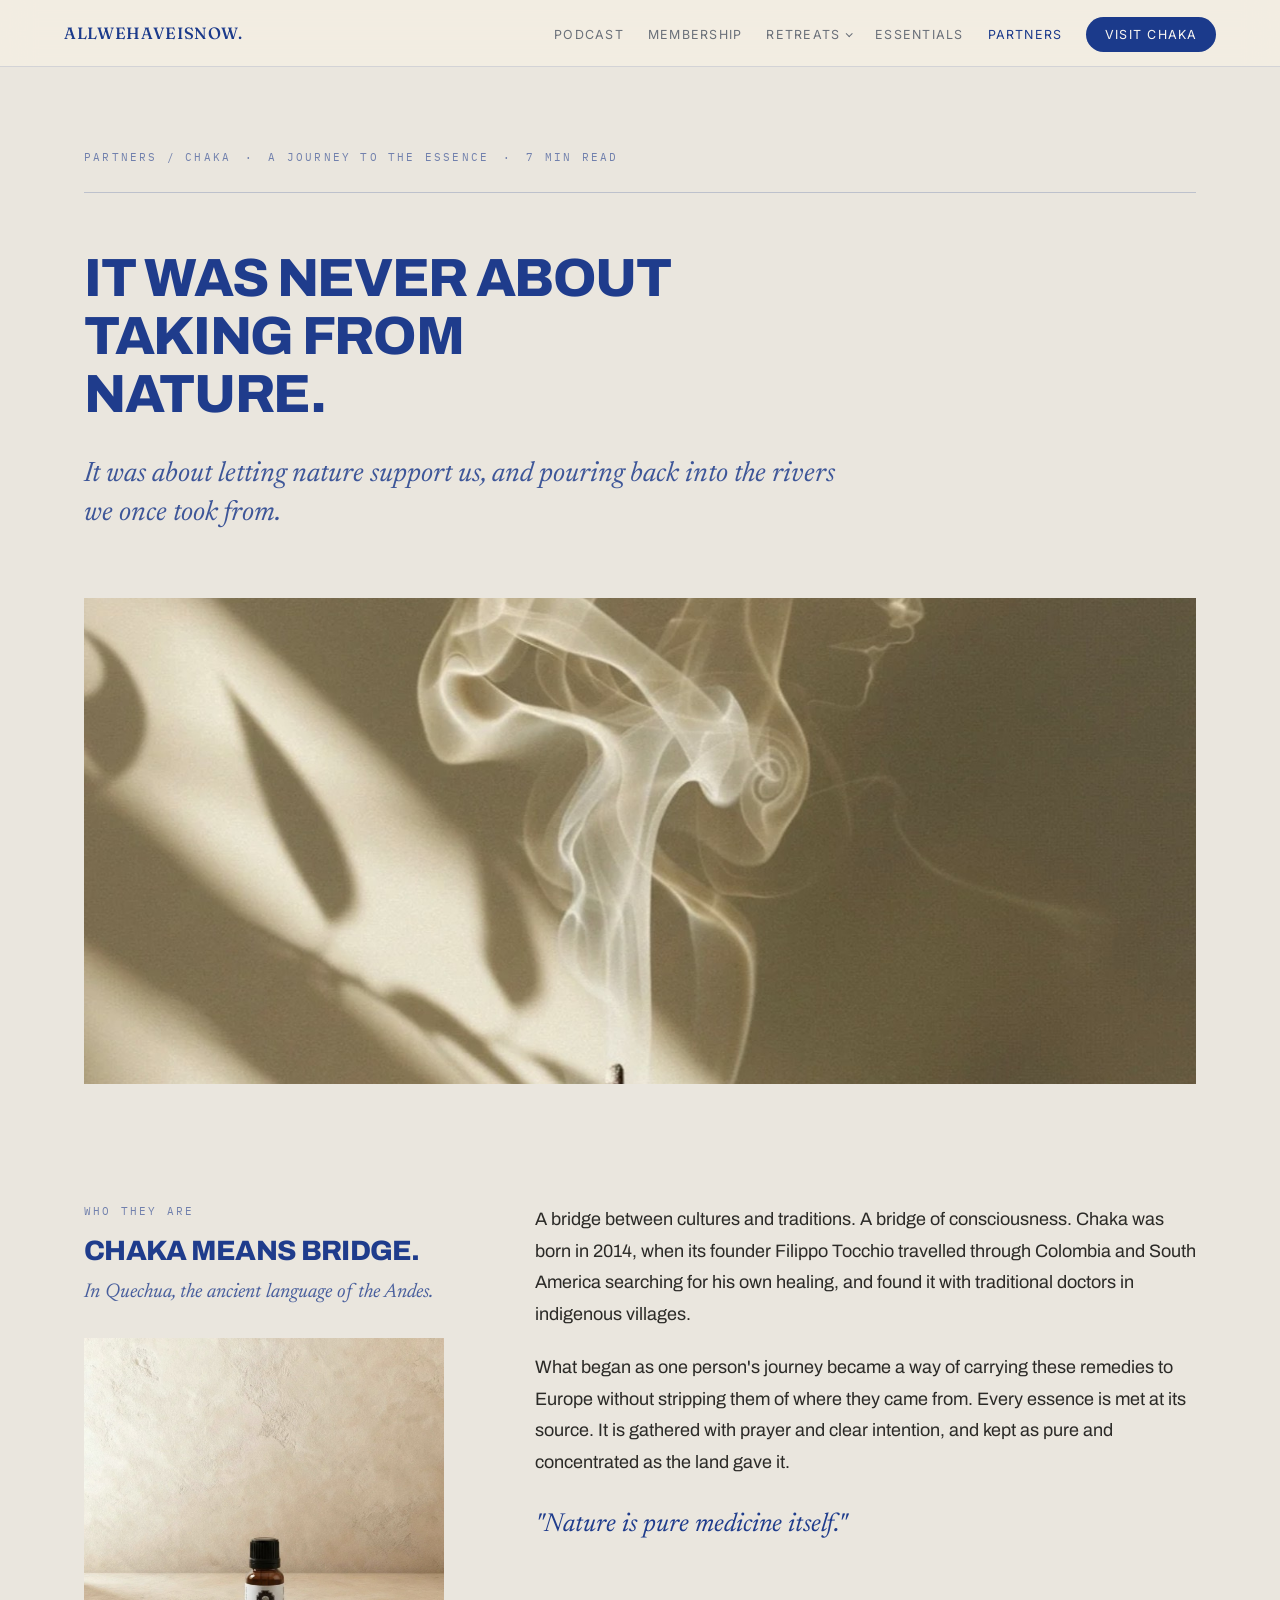
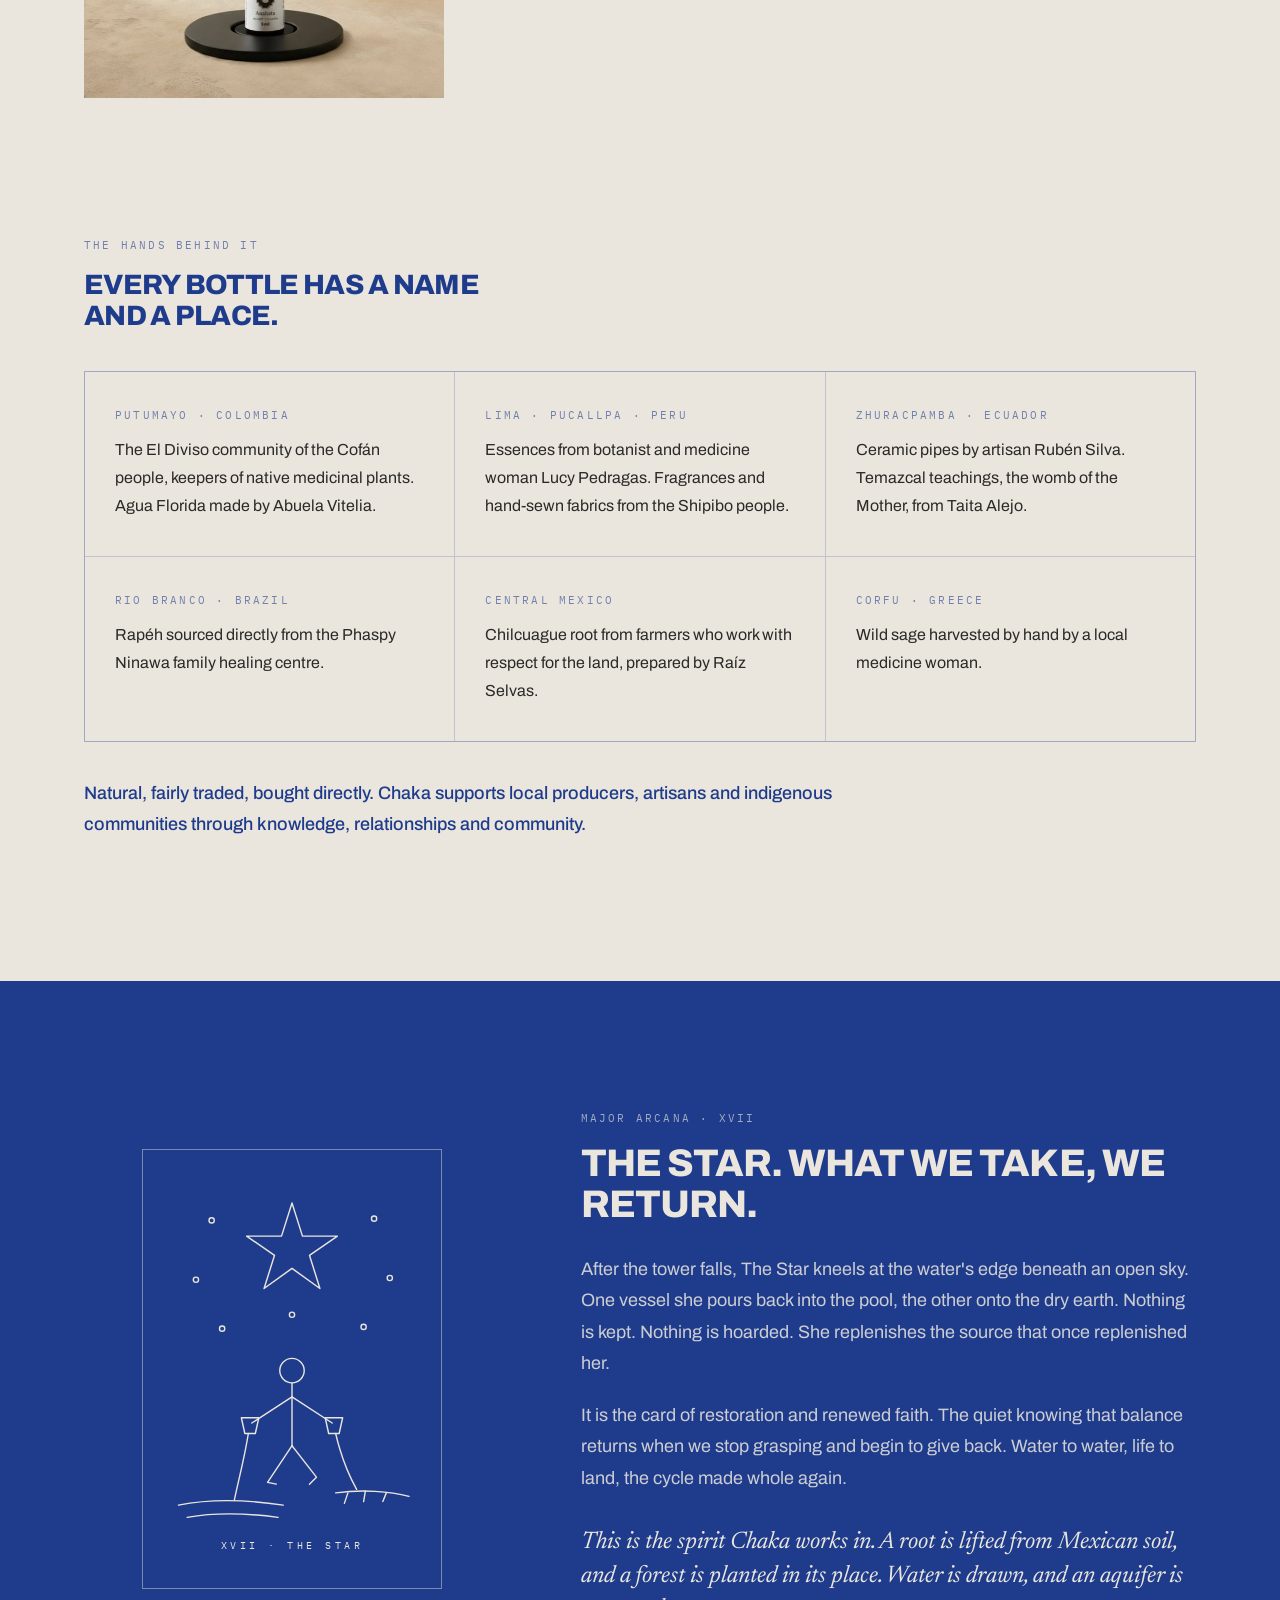
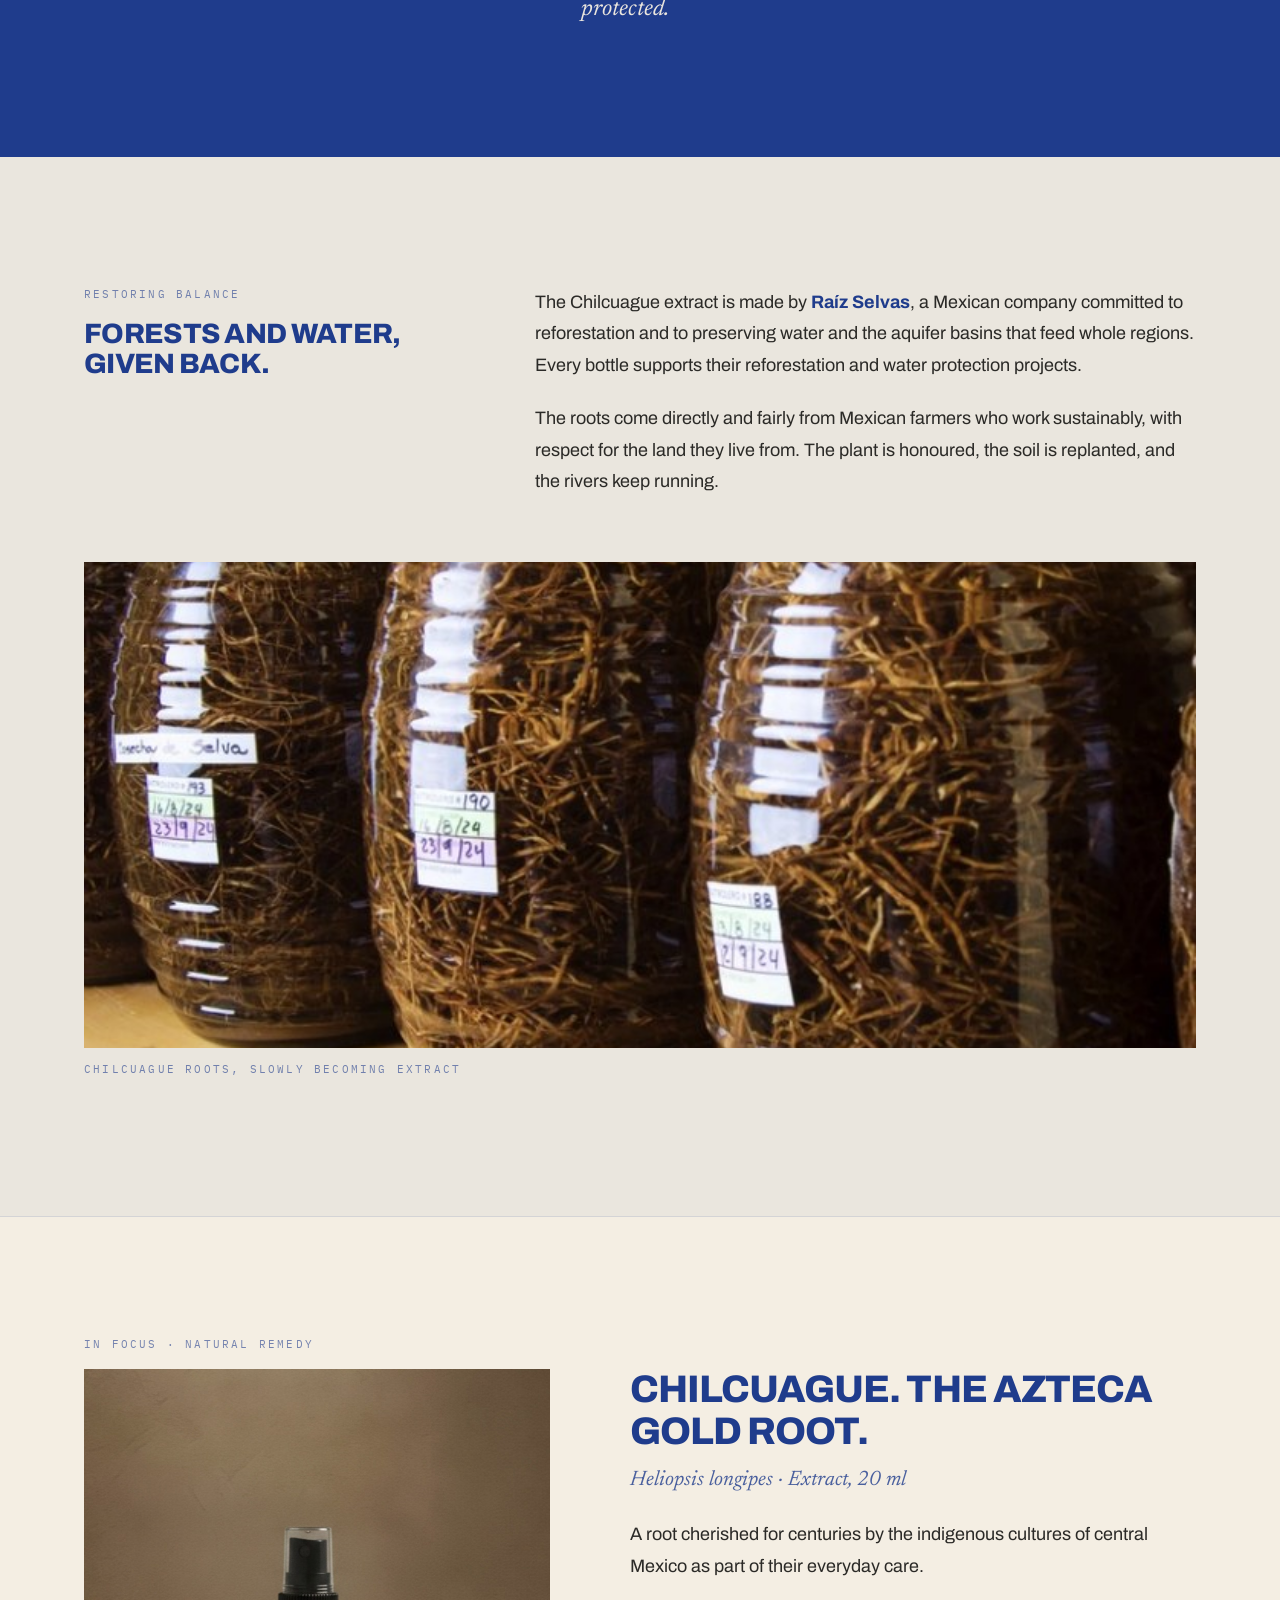
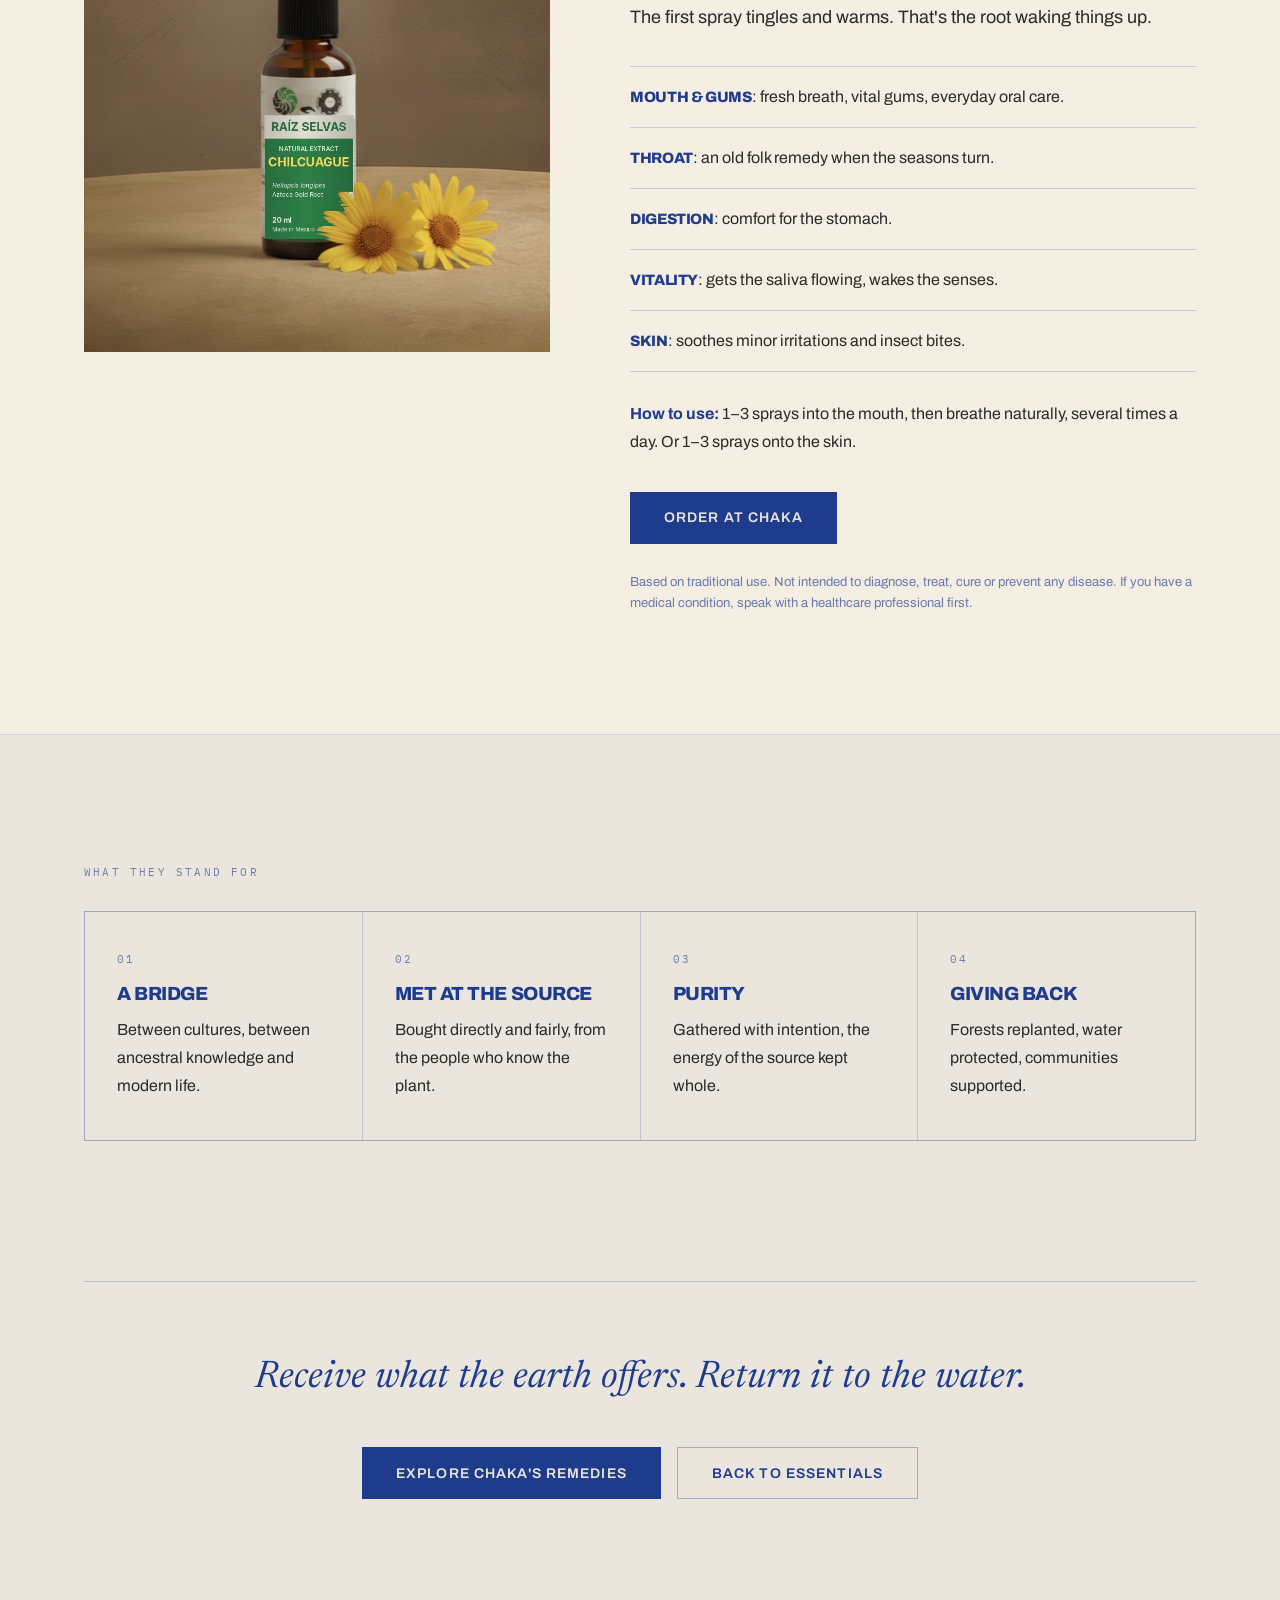
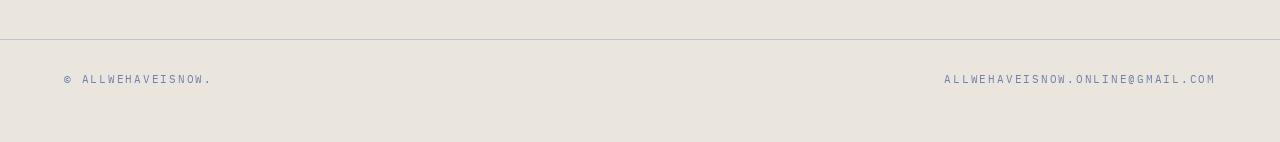
==== chaka.html @ 8fd28e4f "Add Chaka partner page, Chilcuague in Essentials, Partners menu link Co-Authored-By: Claude Opus 5.5" ====
<!DOCTYPE html>
<html lang="en">
<head>
<meta charset="UTF-8" />
<meta name="viewport" content="width=device-width, initial-scale=1.0" />
<title>Partners: Chaka — A journey to the essence | ALLWEHAVEISNOW.</title>
<meta name="description" content="Chaka means bridge. Natural remedies met at their source, and Chilcuague from Raíz Selvas, who replant forests and protect water." />
<link rel="preconnect" href="https://fonts.googleapis.com" />
<link rel="preconnect" href="https://fonts.gstatic.com" crossorigin />
<link href="https://fonts.googleapis.com/css2?family=Archivo:wght@400;500;600;800&family=IBM+Plex+Mono:wght@400;500&family=Fraunces:opsz@9..144&family=Inter:wght@400;500&family=Newsreader:ital,opsz,wght@0,6..72,400;1,6..72,400&display=swap" rel="stylesheet" />
<style>
  *,*::before,*::after{box-sizing:border-box;margin:0;padding:0}
  a{text-decoration:none}
  img{display:block;max-width:100%}
/* NAV — homepage system (index.html) */
  .nav{position:fixed;inset:0 0 auto 0;z-index:1000;background:rgba(244,238,227,0.82);backdrop-filter:blur(16px);border-bottom:1px solid rgba(27,58,139,0.14)}
  .nav-in{max-width:1288px;margin:0 auto;padding:0 64px;min-height:66px;display:flex;align-items:center;justify-content:space-between;gap:24px;font-family:'Inter',system-ui,sans-serif}
  .brand{font-family:'Fraunces',Georgia,serif;font-weight:500;letter-spacing:0.04em;color:#1B3A8B;font-size:1.02rem;text-transform:none}
  .nav-links{display:flex;gap:1.5rem;list-style:none;align-items:center}
  .nav-links a{font-family:'Inter',system-ui,sans-serif;font-size:0.78rem;text-transform:uppercase;letter-spacing:0.1em;color:#6A7079;transition:color 0.45s cubic-bezier(0.2,0.7,0.2,1)}
  .nav-links a:hover,.nav-links a[aria-current]{color:#1B3A8B}
  .nav-cta{padding:0.65rem 1.15rem;background:#1B3A8B;color:#FBF8F2 !important;border-radius:999px;font-family:'Inter',system-ui,sans-serif !important;font-size:0.78rem !important;letter-spacing:0.1em !important}
  .nav-cta:hover{background:#34508F}

  .has-sub{position:relative}
  .has-sub>a{display:inline-flex;align-items:center;gap:0.35rem}
  .has-sub>a::after{content:"";width:5px;height:5px;border-right:1px solid currentColor;border-bottom:1px solid currentColor;transform:rotate(45deg) translateY(-1px)}
  .subnav{position:absolute;top:100%;left:-1rem;min-width:250px;background:#FBF8F2;border:1px solid rgba(27,58,139,0.14);border-radius:20px;box-shadow:0 24px 70px rgba(20,28,45,0.10);padding:0.5rem;list-style:none;opacity:0;visibility:hidden;transform:translateY(6px);transition:all 0.45s cubic-bezier(0.2,0.7,0.2,1)}
  .has-sub:hover .subnav,.has-sub:focus-within .subnav{opacity:1;visibility:visible;transform:translateY(0)}
  .subnav a{display:block;padding:0.7rem 0.85rem;border-radius:10px;font-family:'Inter',system-ui,sans-serif !important;font-size:0.88rem !important;letter-spacing:0 !important;text-transform:none !important;color:#232A33 !important;line-height:1.35}
  .subnav a:hover{background:rgba(27,58,139,0.06);color:#1B3A8B !important}
  .subnav .meta{display:block;font-family:'Inter',system-ui,sans-serif;font-size:0.68rem;letter-spacing:0.14em;text-transform:uppercase;color:#BE7950;font-weight:600;margin-top:0.2rem}
  .burger{display:none;background:none;border:0;font-size:22px;color:#1F3C8C;cursor:pointer;line-height:1}
  .mmenu{display:none;position:fixed;inset:66px 0 auto 0;z-index:999;background:#EAE6DE;border-bottom:1px solid rgba(31,60,140,0.18);padding:8px 28px 20px}
  .mmenu.open{display:block}
  .mmenu a{display:block;padding:16px 0;border-bottom:1px solid rgba(31,60,140,0.14);font-family:'IBM Plex Mono',monospace;font-size:12px;letter-spacing:0.16em;text-transform:uppercase;color:#1F3C8C}
  .mmenu a.sub{padding-left:18px;color:rgba(31,60,140,0.7)}

  
  .foot{border-top:1px solid rgba(31,60,140,0.2)}
  .foot-in{max-width:1288px;margin:0 auto;padding:32px 64px 56px;display:flex;flex-wrap:wrap;gap:16px;justify-content:space-between;font-family:'IBM Plex Mono',monospace;font-size:11px;letter-spacing:0.16em;text-transform:uppercase;color:rgba(31,60,140,0.6)}
  .foot-in a{color:inherit}

body{margin:0;background:#EAE6DE}
a{color:#1F3C8C}a:hover{color:#152858}
.mono{font-family:'IBM Plex Mono',ui-monospace,monospace;text-transform:uppercase;letter-spacing:0.2em;font-size:11px;color:rgba(31,60,140,0.6)}
.h{font-family:Archivo,Helvetica,sans-serif;font-weight:800;text-transform:uppercase;letter-spacing:-0.025em;line-height:1.08;color:#1F3C8C}
.p{font-family:Archivo,Helvetica,sans-serif;font-size:18px;line-height:1.75;color:#2B2A27}
.serif{font-family:Newsreader,Georgia,serif;font-style:italic}
.wrap{max-width:1160px;margin:0 auto;padding:0 24px;box-sizing:border-box}
.photo{background:#DCD5C8;display:flex;align-items:center;justify-content:center;text-align:center;padding:24px;box-sizing:border-box}
.btn{display:inline-flex;align-items:center;justify-content:center;min-height:52px;padding:0 34px;background:#1F3C8C;color:#EAE6DE;font-family:Archivo,sans-serif;font-size:14px;font-weight:600;letter-spacing:0.08em;text-transform:uppercase;text-decoration:none}
.btn:hover{background:#152858;color:#EAE6DE}
.row{display:flex;flex-wrap:wrap;gap:40px 80px;align-items:flex-start}
@media (max-width:860px){.navlinks{display:none}}

  @media (max-width:980px){
    .nav-in{padding:0 1.5rem} .nav-links{display:none} .burger{display:block}
    #top{padding-top:110px !important}
    section{padding-top:72px;}
    .foot-in{padding:28px 24px 44px}
  }
</style>
</head>
<body>

<nav class="nav">
  <div class="nav-in">
    <a class="brand" href="/">ALLWEHAVEISNOW.</a>
    <ul class="nav-links">
      <li><a href="https://www.allwehaveisnow.online/#podcast">Podcast</a></li>
      <li><a href="https://www.allwehaveisnow.online/#membership">Membership</a></li>
      <li class="has-sub"><a href="/retreats.html">Retreats</a>
        <ul class="subnav">
          <li><a href="/retreats-women.html">Women<span class="meta">Opens 16 January 2027</span></a></li>
          <li><a href="https://www.allwehaveisnow.online/#reset">Individual<span class="meta">Open · One to one</span></a></li>
          <li><a href="/soon.html">Men<span class="meta">In preparation</span></a></li>
        </ul>
      </li>
      <li><a href="https://www.allwehaveisnow.online/#essentials">Essentials</a></li>
      <li><a href="/chaka.html" aria-current="page">Partners</a></li>
      <li><a class="nav-cta" href="https://www.chakaworld.org/products?ref=ALLWEHAVEISNOW" target="_blank" rel="noopener">Visit Chaka</a></li>
    </ul>
    <button class="burger" id="burger" aria-label="Menu">☰</button>
  </div>
</nav>
<div class="mmenu" id="mmenu">
  <a href="https://www.allwehaveisnow.online/#podcast">Podcast</a>
  <a href="https://www.allwehaveisnow.online/#membership">Membership</a>
  <a href="/retreats.html">Retreats</a>
  <a class="sub" href="/retreats-women.html">Women</a>
  <a class="sub" href="https://www.allwehaveisnow.online/#reset">Individual</a>
  <a class="sub" href="/soon.html">Men</a>
  <a href="https://www.allwehaveisnow.online/#essentials">Essentials</a>
  <a href="/chaka.html">Partners</a>
  <a href="https://www.chakaworld.org/products?ref=ALLWEHAVEISNOW" target="_blank" rel="noopener">Visit Chaka</a>
</div>


<main style="background:#EAE6DE;color:#1F3C8C;font-family:Archivo,Helvetica,sans-serif;">


<section id="top" class="wrap" style="padding-top: 150px; padding-bottom: 120px">
<div class="mono" style="display: flex; flex-wrap: wrap; gap: 14px; padding-bottom: 28px; border-bottom: 1px solid rgba(31,60,140,0.22); margin-bottom: 56px">
<span>Partners / Chaka</span><span>·</span><span>A journey to the essence</span><span>·</span><span>7 min read</span>
</div>
<h1 class="h" style="margin: 0; max-width: 18ch; font-size: clamp(36px, 4.2vw, 56px)">It was never about taking from nature.</h1>
<p class="serif" style="margin: 32px 0 0; max-width: 760px; font-size: clamp(22px, 2.2vw, 28px); line-height: 1.4; color: rgba(31,60,140,0.85)">It was about letting nature support us, and pouring back into the rivers we once took from.</p>
<img src="assets/images/chaka/chaka-incense.jpg" alt="Incense smoke rising in soft light with leaf shadows on the wall" style="display: block; margin-top: 64px; width: 100%; aspect-ratio: 16 / 7; object-fit: cover; object-position: 50% 40%">
</section>

<section class="wrap" style="padding-bottom: 140px">
<div class="row">
<div style="flex: 1 1 300px; min-width: 0"><p class="mono" style="margin: 0 0 18px">Who they are</p><h2 class="h" style="margin: 0; font-size: 28px">Chaka means bridge.</h2><p class="serif" style="margin: 16px 0 0; font-size: 20px; color: rgba(31,60,140,0.8)">In Quechua, the ancient language of the Andes.</p><img src="assets/images/chaka/chaka-anahata.jpg" alt="Chaka Anahata heart chakra oil bottle on a black stand" style="display: block; margin-top: 36px; width: 100%; max-width: 360px; aspect-ratio: 1; object-fit: cover"></div>
<div style="flex: 2 1 520px; min-width: 0; display: flex; flex-direction: column; gap: 22px">
<p class="p" style="margin: 0">A bridge between cultures and traditions. A bridge of consciousness. Chaka was born in 2014, when its founder Filippo Tocchio travelled through Colombia and South America searching for his own healing, and found it with traditional doctors in indigenous villages.</p>
<p class="p" style="margin: 0">What began as one person's journey became a way of carrying these remedies to Europe without stripping them of where they came from. Every essence is met at its source. It is gathered with prayer and clear intention, and kept as pure and concentrated as the land gave it.</p>
<p class="serif" style="margin: 8px 0 0; font-size: 26px; line-height: 1.35; color: #1F3C8C">"Nature is pure medicine itself."</p>
</div>
</div>
</section>

<section class="wrap" style="padding-bottom: 140px">
<p class="mono" style="margin: 0 0 18px">The hands behind it</p>
<h2 class="h" style="margin: 0 0 40px; max-width: 24ch; font-size: 28px">Every bottle has a name and a place.</h2>
<div style="display: grid; grid-template-columns: repeat(auto-fit, minmax(300px, 1fr)); gap: 1px; background: rgba(31,60,140,0.2); border: 1px solid rgba(31,60,140,0.2)">
<div style="background: #EAE6DE; padding: 36px 30px"><p class="mono" style="margin: 0 0 14px">Putumayo · Colombia</p><p class="p" style="margin: 0; font-size: 16px">The El Diviso community of the Cofán people, keepers of native medicinal plants. Agua Florida made by Abuela Vitelia.</p></div>
<div style="background: #EAE6DE; padding: 36px 30px"><p class="mono" style="margin: 0 0 14px">Lima · Pucallpa · Peru</p><p class="p" style="margin: 0; font-size: 16px">Essences from botanist and medicine woman Lucy Pedragas. Fragrances and hand-sewn fabrics from the Shipibo people.</p></div>
<div style="background: #EAE6DE; padding: 36px 30px"><p class="mono" style="margin: 0 0 14px">Zhuracpamba · Ecuador</p><p class="p" style="margin: 0; font-size: 16px">Ceramic pipes by artisan Rubén Silva. Temazcal teachings, the womb of the Mother, from Taita Alejo.</p></div>
<div style="background: #EAE6DE; padding: 36px 30px"><p class="mono" style="margin: 0 0 14px">Rio Branco · Brazil</p><p class="p" style="margin: 0; font-size: 16px">Rapéh sourced directly from the Phaspy Ninawa family healing centre.</p></div>
<div style="background: #EAE6DE; padding: 36px 30px"><p class="mono" style="margin: 0 0 14px">Central Mexico</p><p class="p" style="margin: 0; font-size: 16px">Chilcuague root from farmers who work with respect for the land, prepared by Raíz Selvas.</p></div>
<div style="background: #EAE6DE; padding: 36px 30px"><p class="mono" style="margin: 0 0 14px">Corfu · Greece</p><p class="p" style="margin: 0; font-size: 16px">Wild sage harvested by hand by a local medicine woman.</p></div>
</div>
<p class="p" style="margin: 36px 0 0; max-width: 760px; color: #1F3C8C; font-weight: 500">Natural, fairly traded, bought directly. Chaka supports local producers, artisans and indigenous communities through knowledge, relationships and community.</p>
</section>

<section style="background: #1F3C8C; color: #EAE6DE; padding: 130px 0">
<div class="wrap">
<div class="row" style="align-items: center">
<div style="flex: 1 1 320px; min-width: 0; display: flex; justify-content: center">
<svg role="img" aria-label="Line drawing of a star above a figure pouring water from two vessels, one into a pool and one onto the earth" viewBox="0 0 300 460" width="300" height="460" style="max-width: 100%; height: auto; border: 1px solid rgba(234,230,222,0.45); padding: 18px; box-sizing: border-box">
<g fill="none" stroke="#EAE6DE" stroke-width="1.6" stroke-linecap="round" stroke-linejoin="round">
<path d="M150 40 L162 78 L202 78 L170 100 L182 138 L150 115 L118 138 L130 100 L98 78 L138 78 Z"/>
<circle cx="58" cy="60" r="3"/><circle cx="244" cy="58" r="3"/><circle cx="40" cy="128" r="3"/><circle cx="262" cy="126" r="3"/><circle cx="70" cy="184" r="3"/><circle cx="232" cy="182" r="3"/><circle cx="150" cy="168" r="3"/>
<circle cx="150" cy="232" r="14"/>
<path d="M150 246 L150 318"/>
<path d="M150 318 L122 360 L132 362"/>
<path d="M150 318 L178 354 L170 362"/>
<path d="M150 262 L104 292"/><path d="M150 262 L196 292"/>
<path d="M92 286 L112 286 L108 304 L96 304 Z"/>
<path d="M188 286 L208 286 L204 304 L192 304 Z"/>
<path d="M100 304 C 96 330, 90 352, 84 380"/>
<path d="M200 304 C 206 330, 214 350, 224 368"/>
<path d="M20 386 C 60 378, 100 380, 140 386"/>
<path d="M30 400 C 64 394, 104 396, 134 400"/>
<path d="M200 372 C 230 368, 262 370, 284 376"/>
<path d="M210 384 L214 372 M232 382 L234 370 M254 382 L258 372"/>
</g>
<text x="150" y="436" fill="#EAE6DE" font-family="IBM Plex Mono, monospace" font-size="12" letter-spacing="4" text-anchor="middle">XVII · THE STAR</text>
</svg>
</div>
<div style="flex: 1.4 1 480px; min-width: 0">
<p class="mono" style="margin: 0 0 18px; color: rgba(234,230,222,0.65)">Major Arcana · XVII</p>
<h2 class="h" style="margin: 0; font-size: clamp(28px, 3vw, 40px); color: #EAE6DE">The Star. What we take, we return.</h2>
<p class="p" style="margin: 28px 0 0; color: rgba(234,230,222,0.85)">After the tower falls, The Star kneels at the water's edge beneath an open sky. One vessel she pours back into the pool, the other onto the dry earth. Nothing is kept. Nothing is hoarded. She replenishes the source that once replenished her.</p>
<p class="p" style="margin: 20px 0 0; color: rgba(234,230,222,0.85)">It is the card of restoration and renewed faith. The quiet knowing that balance returns when we stop grasping and begin to give back. Water to water, life to land, the cycle made whole again.</p>
<p class="serif" style="margin: 32px 0 0; font-size: 24px; line-height: 1.4; color: #EAE6DE">This is the spirit Chaka works in. A root is lifted from Mexican soil, and a forest is planted in its place. Water is drawn, and an aquifer is protected.</p>
</div>
</div>
</div>
</section>

<section class="wrap" style="padding-top: 130px; padding-bottom: 140px">
<div class="row">
<div style="flex: 1 1 300px; min-width: 0"><p class="mono" style="margin: 0 0 18px">Restoring balance</p><h2 class="h" style="margin: 0; font-size: 28px">Forests and water, given back.</h2></div>
<div style="flex: 2 1 520px; min-width: 0; display: flex; flex-direction: column; gap: 22px">
<p class="p" style="margin: 0">The Chilcuague extract is made by <strong style="color: #1F3C8C">Raíz Selvas</strong>, a Mexican company committed to reforestation and to preserving water and the aquifer basins that feed whole regions. Every bottle supports their reforestation and water protection projects.</p>
<p class="p" style="margin: 0">The roots come directly and fairly from Mexican farmers who work sustainably, with respect for the land they live from. The plant is honoured, the soil is replanted, and the rivers keep running.</p>
</div>
</div>
<figure style="margin: 64px 0 0"><img src="assets/images/chaka/chilcuague-roots.jpg" alt="Glass jars filled with Chilcuague roots soaking into extract, labelled by date" style="display: block; width: 100%; aspect-ratio: 16 / 7; object-fit: cover; object-position: 50% 45%"><figcaption class="mono" style="margin-top: 14px">Chilcuague roots, slowly becoming extract</figcaption></figure>
</section>

<section style="background: #F4EEE3; padding: 120px 0; border-top: 1px solid rgba(31,60,140,0.15); border-bottom: 1px solid rgba(31,60,140,0.15)">
<div class="wrap">
<p class="mono" style="margin: 0 0 18px">In focus · Natural remedy</p>
<div class="row">
<div style="flex: 1 1 380px; min-width: 0">
<img src="assets/images/chaka/chilcuague-bottle.jpg" alt="Chilcuague extract spray bottle by Raíz Selvas beside two yellow flowers" style="display: block; width: 100%; aspect-ratio: 4 / 5; object-fit: cover">
</div>
<div style="flex: 1 1 480px; min-width: 0">
<h2 class="h" style="margin: 0; font-size: clamp(30px, 3vw, 42px)">Chilcuague. The Azteca Gold Root.</h2>
<p class="serif" style="margin: 18px 0 0; font-size: 21px; color: rgba(31,60,140,0.8)">Heliopsis longipes · Extract, 20 ml</p>
<p class="p" style="margin: 28px 0 0">A root cherished for centuries by the indigenous cultures of central Mexico as part of their everyday care.</p>
<p class="p" style="margin: 20px 0 0">The first spray tingles and warms. That's the root waking things up.</p>
<ul style="list-style: none; margin: 32px 0 0; padding: 0">
<li style="padding: 16px 0; border-top: 1px solid rgba(31,60,140,0.2)"><strong class="h" style="font-size: 15px">Mouth &amp; gums</strong><span class="p" style="font-size: 16px">: fresh breath, vital gums, everyday oral care.</span></li>
<li style="padding: 16px 0; border-top: 1px solid rgba(31,60,140,0.2)"><strong class="h" style="font-size: 15px">Throat</strong><span class="p" style="font-size: 16px">: an old folk remedy when the seasons turn.</span></li>
<li style="padding: 16px 0; border-top: 1px solid rgba(31,60,140,0.2)"><strong class="h" style="font-size: 15px">Digestion</strong><span class="p" style="font-size: 16px">: comfort for the stomach.</span></li>
<li style="padding: 16px 0; border-top: 1px solid rgba(31,60,140,0.2)"><strong class="h" style="font-size: 15px">Vitality</strong><span class="p" style="font-size: 16px">: gets the saliva flowing, wakes the senses.</span></li>
<li style="padding: 16px 0; border-top: 1px solid rgba(31,60,140,0.2); border-bottom: 1px solid rgba(31,60,140,0.2)"><strong class="h" style="font-size: 15px">Skin</strong><span class="p" style="font-size: 16px">: soothes minor irritations and insect bites.</span></li>
</ul>
<p class="p" style="margin: 28px 0 0; font-size: 16px"><strong style="color: #1F3C8C">How to use:</strong> 1–3 sprays into the mouth, then breathe naturally, several times a day. Or 1–3 sprays onto the skin.</p>
<div style="margin-top: 36px"><a class="btn" href="https://www.chakaworld.org/products?ref=ALLWEHAVEISNOW" target="_blank" rel="noopener">Order at Chaka</a></div>
<p class="p" style="margin: 28px 0 0; font-size: 13px; line-height: 1.6; color: rgba(31,60,140,0.65)">Based on traditional use. Not intended to diagnose, treat, cure or prevent any disease. If you have a medical condition, speak with a healthcare professional first.</p>
</div>
</div>
</div>
</section>

<section class="wrap" style="padding-top: 130px; padding-bottom: 140px">
<p class="mono" style="margin: 0 0 32px">What they stand for</p>
<div style="display: grid; grid-template-columns: repeat(auto-fit, minmax(240px, 1fr)); gap: 1px; background: rgba(31,60,140,0.2); border: 1px solid rgba(31,60,140,0.2)">
<div style="background: #EAE6DE; padding: 40px 32px"><p class="mono" style="margin: 0 0 18px">01</p><h3 class="h" style="margin: 0 0 12px; font-size: 19px">A bridge</h3><p class="p" style="margin: 0; font-size: 16px">Between cultures, between ancestral knowledge and modern life.</p></div>
<div style="background: #EAE6DE; padding: 40px 32px"><p class="mono" style="margin: 0 0 18px">02</p><h3 class="h" style="margin: 0 0 12px; font-size: 19px">Met at the source</h3><p class="p" style="margin: 0; font-size: 16px">Bought directly and fairly, from the people who know the plant.</p></div>
<div style="background: #EAE6DE; padding: 40px 32px"><p class="mono" style="margin: 0 0 18px">03</p><h3 class="h" style="margin: 0 0 12px; font-size: 19px">Purity</h3><p class="p" style="margin: 0; font-size: 16px">Gathered with intention, the energy of the source kept whole.</p></div>
<div style="background: #EAE6DE; padding: 40px 32px"><p class="mono" style="margin: 0 0 18px">04</p><h3 class="h" style="margin: 0 0 12px; font-size: 19px">Giving back</h3><p class="p" style="margin: 0; font-size: 16px">Forests replanted, water protected, communities supported.</p></div>
</div>
</section>

<section class="wrap" style="padding-bottom: 140px">
<div style="border-top: 1px solid rgba(31,60,140,0.22); padding-top: 72px; text-align: center">
<p class="serif" style="margin: 0 auto; max-width: 820px; font-size: clamp(26px, 3vw, 38px); line-height: 1.3; color: #1F3C8C">Receive what the earth offers. Return it to the water.</p>
<div style="margin-top: 44px; display: flex; flex-wrap: wrap; gap: 16px; justify-content: center">
<a class="btn" href="https://www.chakaworld.org/products?ref=ALLWEHAVEISNOW" target="_blank" rel="noopener">Explore Chaka's remedies</a>
<a class="btn" href="/#essentials" style="background: transparent; color: #1F3C8C; border: 1px solid rgba(31,60,140,0.35)">Back to Essentials</a>
</div>
</div>
</section>


</main>

<footer class="foot">
  <div class="foot-in">
    <span>© Allwehaveisnow.</span>
    <a href="mailto:allwehaveisnow.online@gmail.com">allwehaveisnow.online@gmail.com</a>
  </div>
</footer>

<script>
  document.getElementById('burger').addEventListener('click', function(){
    document.getElementById('mmenu').classList.toggle('open');
  });
</script>
</body>
</html>
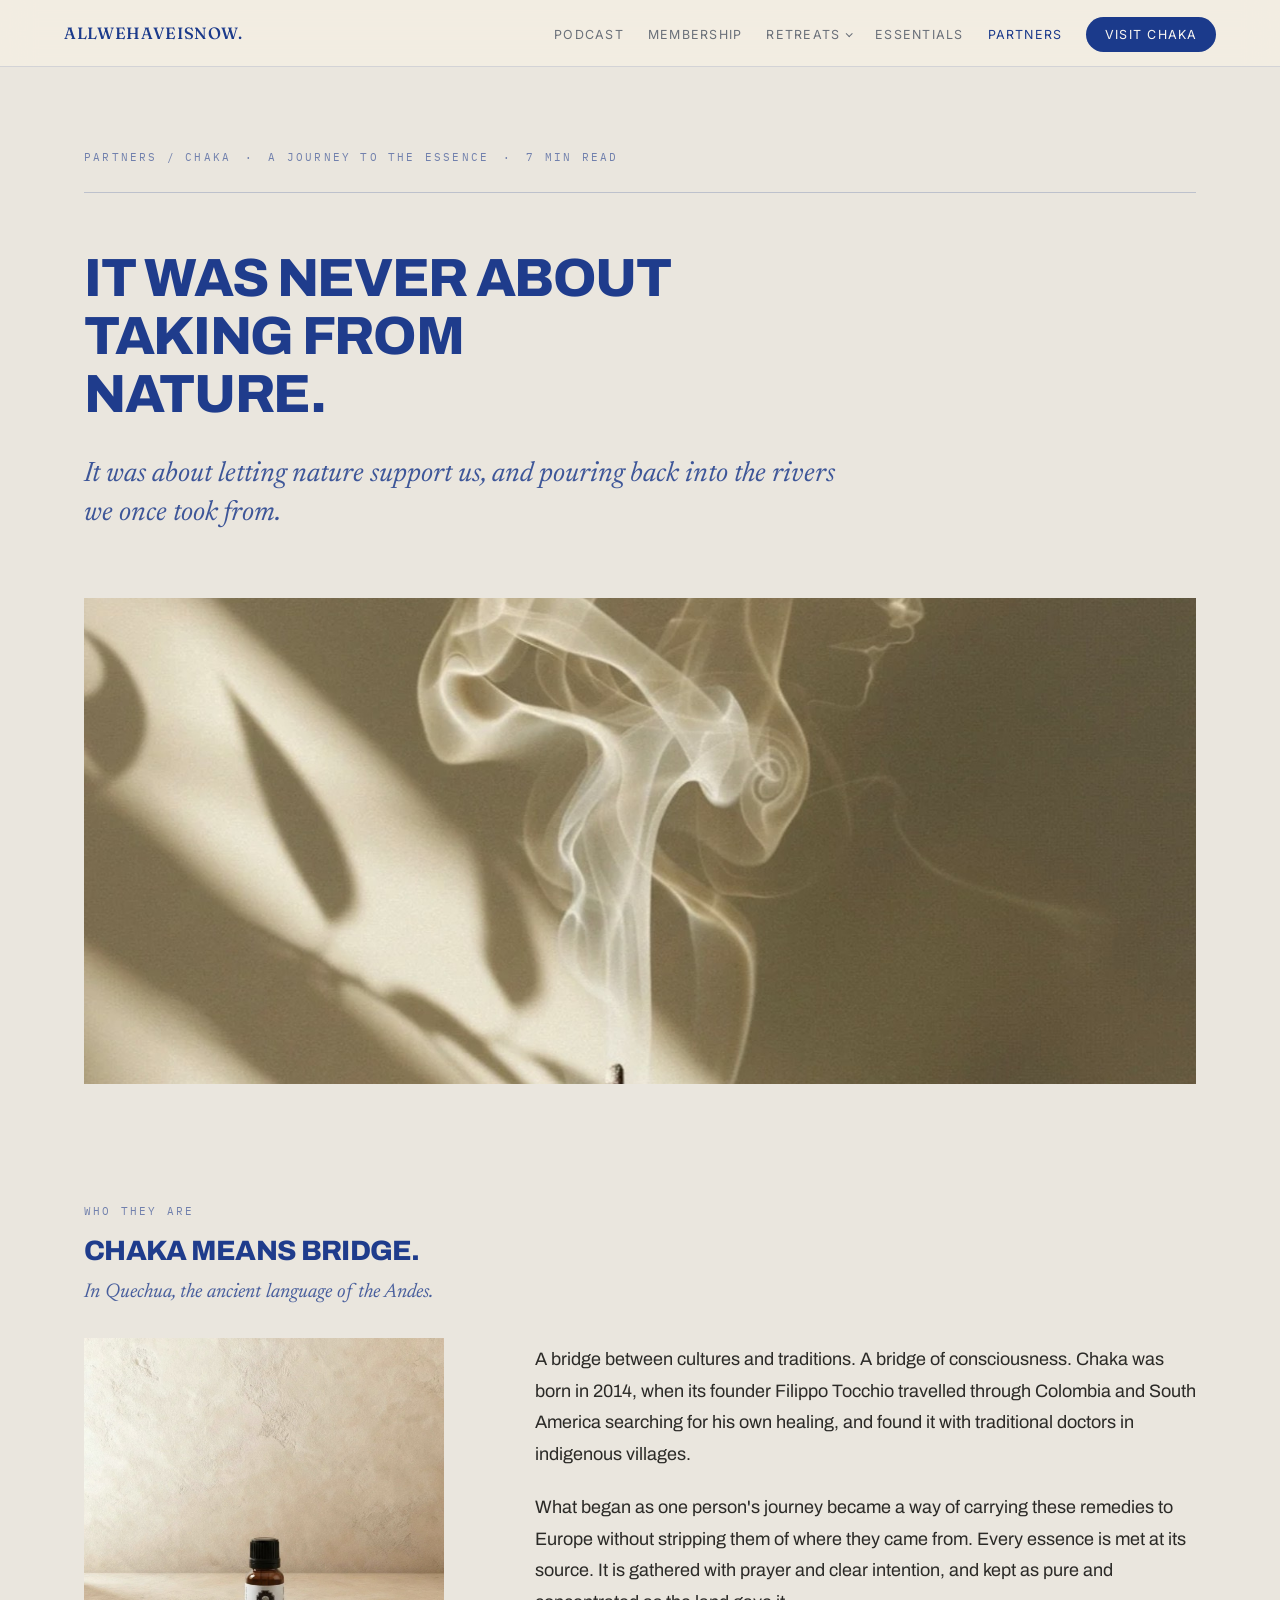
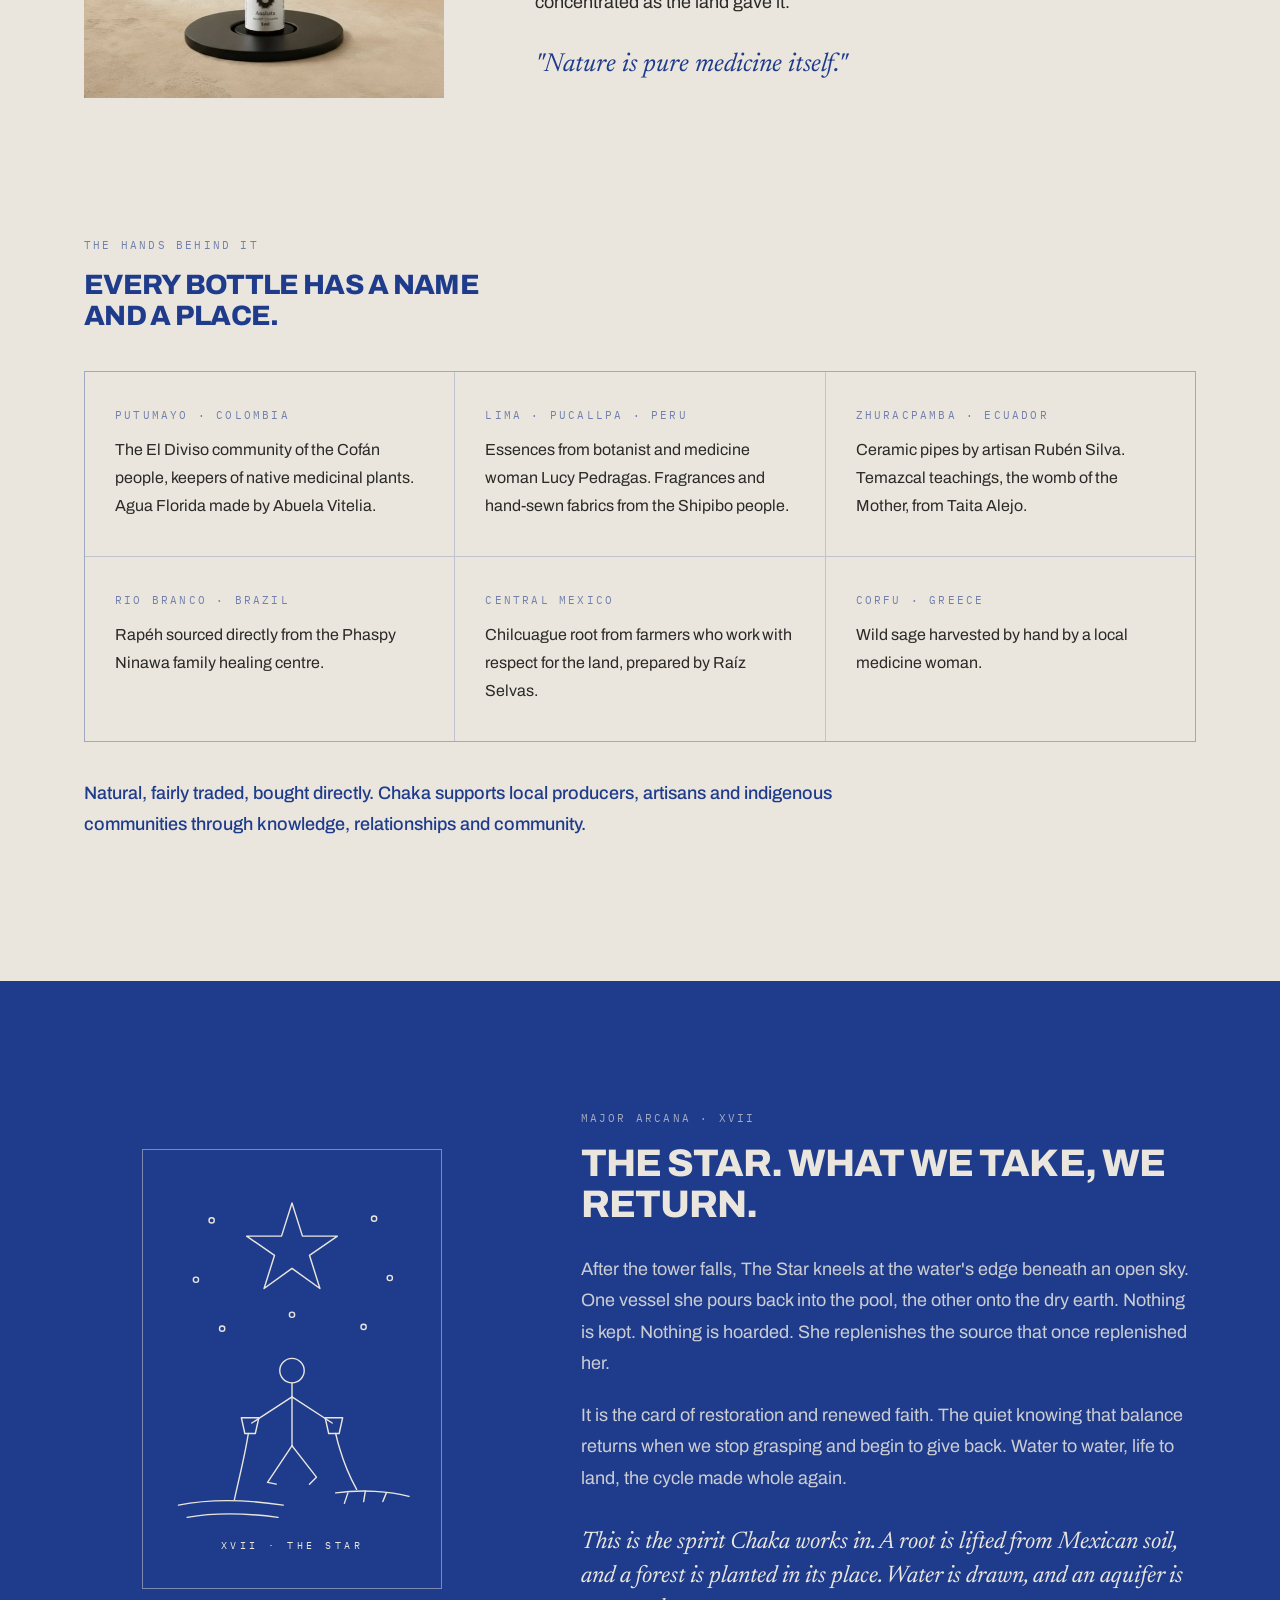
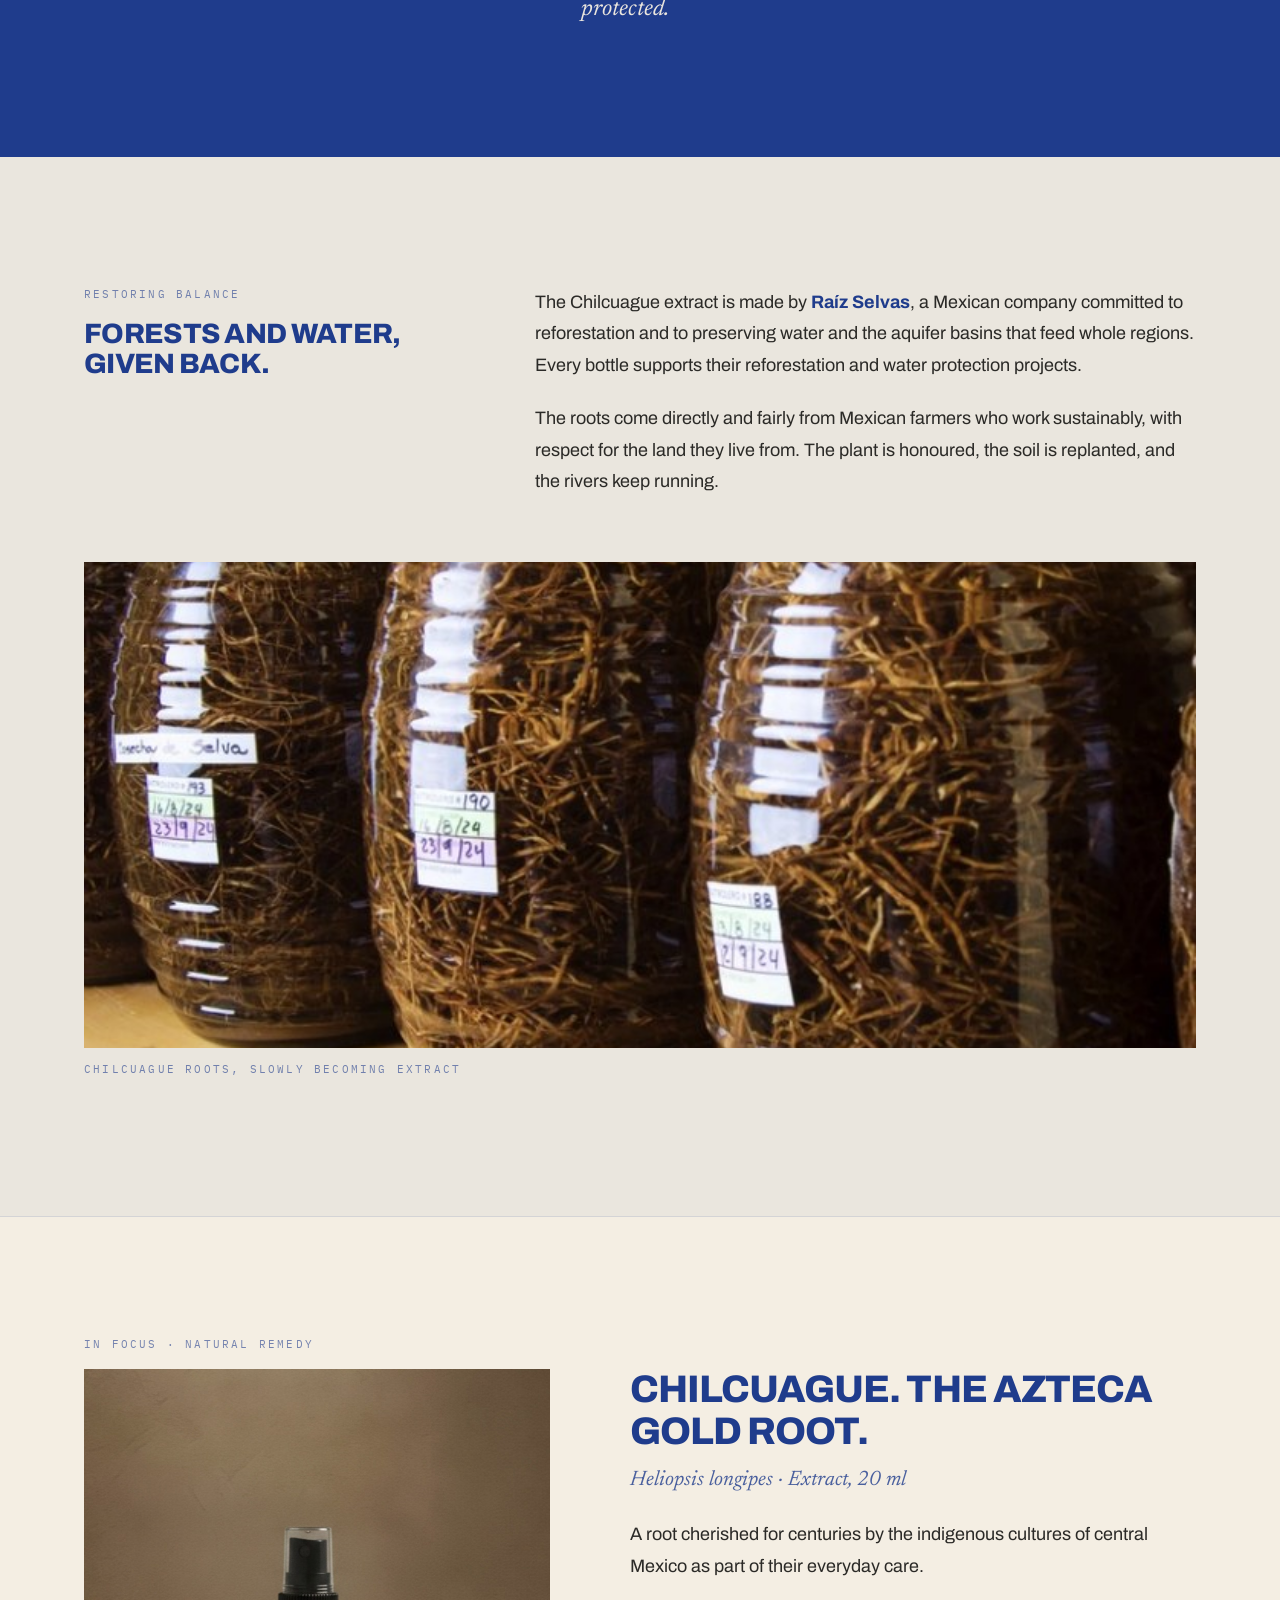
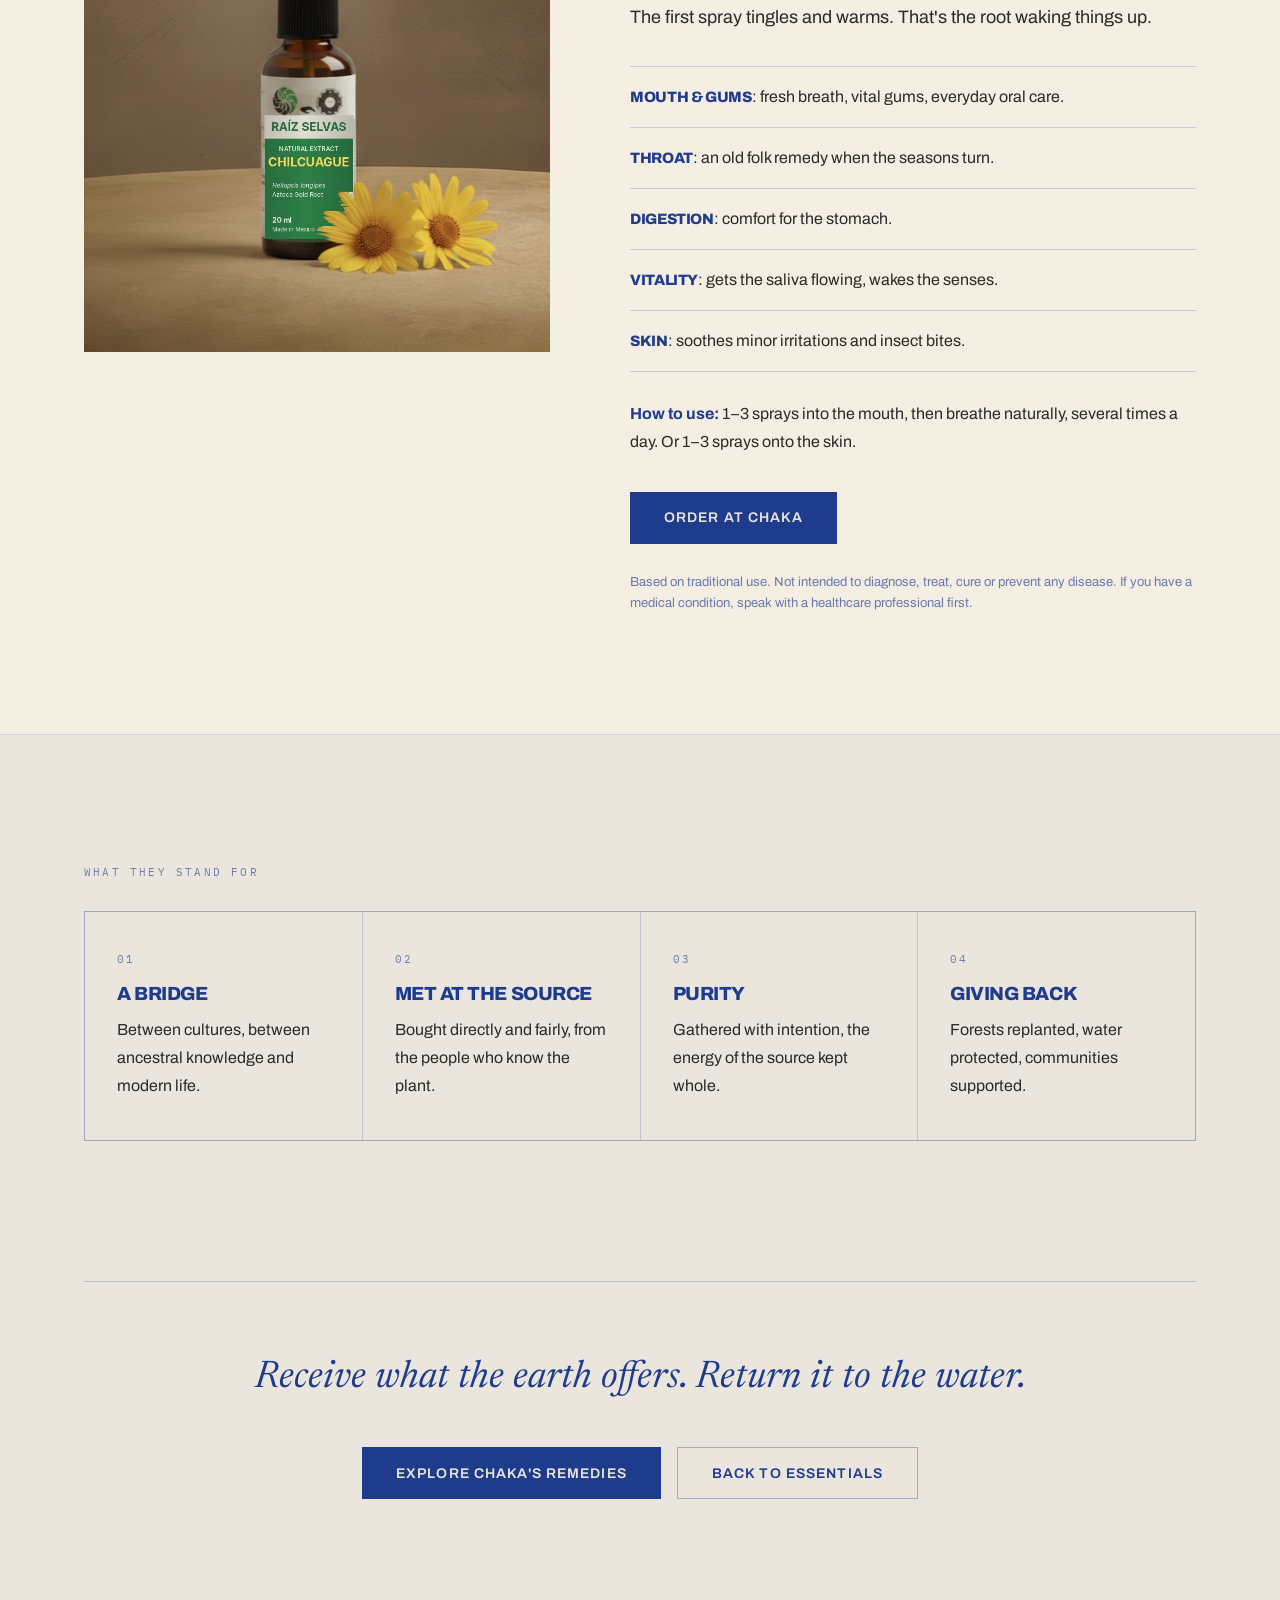
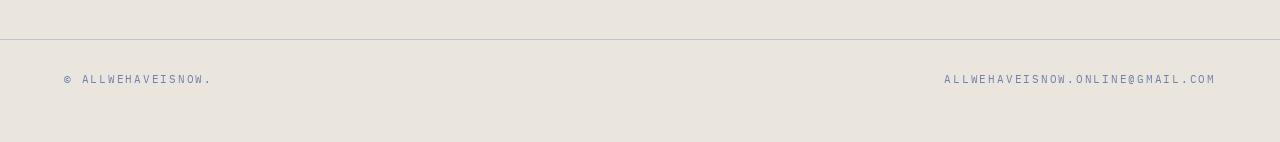
==== commit 53bbe9b4: "Chaka page: align 'Who they are' text with the photo Co-Authored-By: Claude Opus 5.5 <noreply@anthro" ====
--- a/chaka.html
+++ b/chaka.html
@@ -54,6 +54,8 @@
 .row{display:flex;flex-wrap:wrap;gap:40px 80px;align-items:flex-start}
 @media (max-width:860px){.navlinks{display:none}}
 
+  .who-text{padding-top:140px}
+  @media (max-width:900px){ .who-text{padding-top:0} }
   @media (max-width:980px){
     .nav-in{padding:0 1.5rem} .nav-links{display:none} .burger{display:block}
     #top{padding-top:110px !important}
@@ -112,7 +114,7 @@
 <section class="wrap" style="padding-bottom: 140px">
 <div class="row">
 <div style="flex: 1 1 300px; min-width: 0"><p class="mono" style="margin: 0 0 18px">Who they are</p><h2 class="h" style="margin: 0; font-size: 28px">Chaka means bridge.</h2><p class="serif" style="margin: 16px 0 0; font-size: 20px; color: rgba(31,60,140,0.8)">In Quechua, the ancient language of the Andes.</p><img src="assets/images/chaka/chaka-anahata.jpg" alt="Chaka Anahata heart chakra oil bottle on a black stand" style="display: block; margin-top: 36px; width: 100%; max-width: 360px; aspect-ratio: 1; object-fit: cover"></div>
-<div style="flex: 2 1 520px; min-width: 0; display: flex; flex-direction: column; gap: 22px">
+<div class="who-text" style="flex: 2 1 520px; min-width: 0; display: flex; flex-direction: column; gap: 22px">
 <p class="p" style="margin: 0">A bridge between cultures and traditions. A bridge of consciousness. Chaka was born in 2014, when its founder Filippo Tocchio travelled through Colombia and South America searching for his own healing, and found it with traditional doctors in indigenous villages.</p>
 <p class="p" style="margin: 0">What began as one person's journey became a way of carrying these remedies to Europe without stripping them of where they came from. Every essence is met at its source. It is gathered with prayer and clear intention, and kept as pure and concentrated as the land gave it.</p>
 <p class="serif" style="margin: 8px 0 0; font-size: 26px; line-height: 1.35; color: #1F3C8C">"Nature is pure medicine itself."</p>
